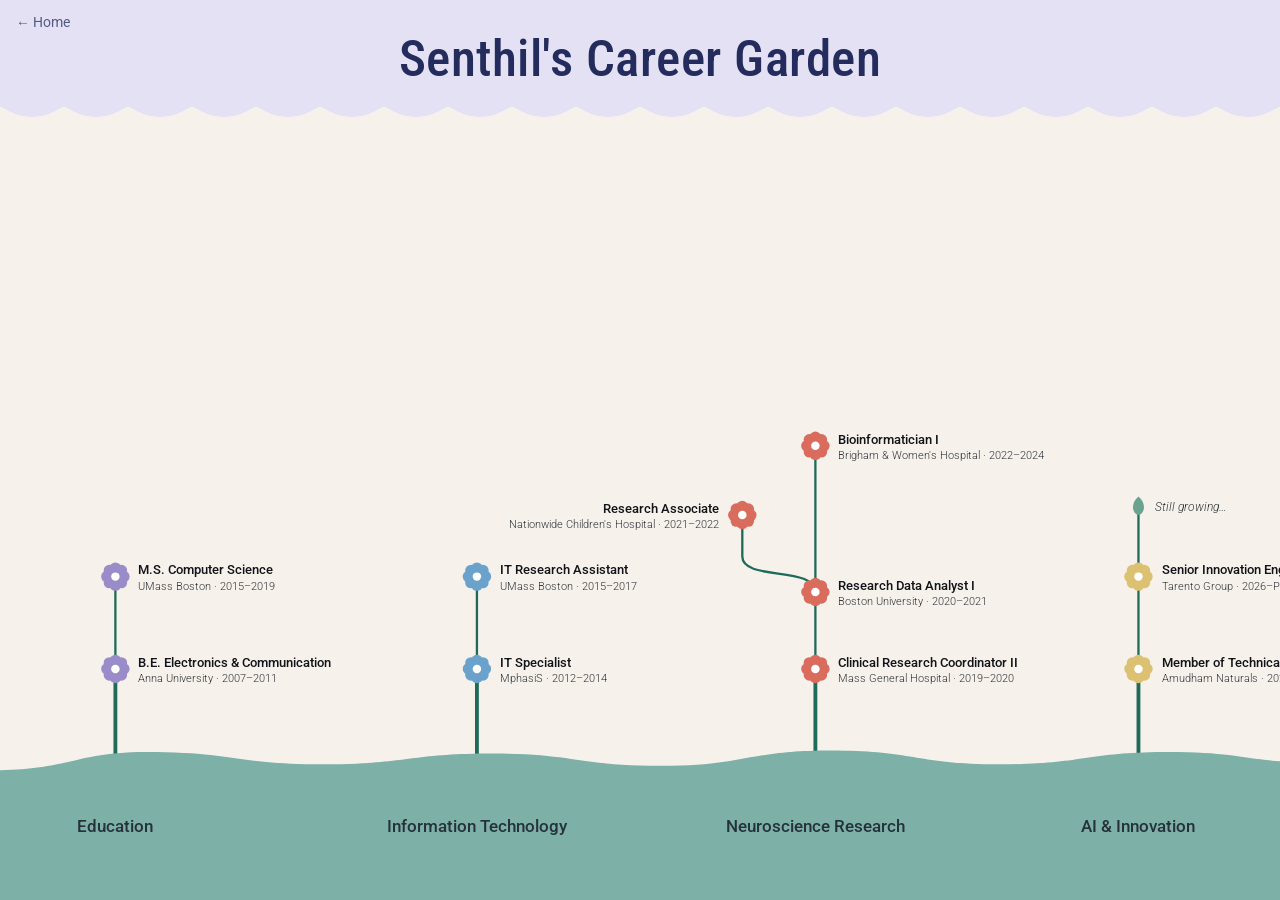
==== garden/index.html @ 7c93e6a5 "Add career garden page and garden terminal command Draws the 2007-to-present career timeline as an S" ====
<!doctype html>
<html lang="en">
  <head>
    <meta charset="UTF-8" />
    <meta name="viewport" content="width=device-width, initial-scale=1.0" />
    <title>Senthil's Career Garden</title>
    <meta
      name="description"
      content="Senthil Palanivelu's career from 2007 to today, drawn as a garden: each plant is a chapter, each flower a degree or role."
    />
    <link rel="icon" href="../images/sp.png" />
    <link rel="preconnect" href="https://fonts.googleapis.com" />
    <link rel="preconnect" href="https://fonts.gstatic.com" crossorigin />
    <link
      href="https://fonts.googleapis.com/css2?family=Roboto+Condensed:wght@500;600&family=Roboto:wght@300;400;500;700&display=swap"
      rel="stylesheet"
    />
    <script>
      // Follow the theme chosen on the main site.
      (function () {
        try {
          if (localStorage.getItem("theme") === "dark") {
            document.documentElement.setAttribute("data-theme", "dark");
          } else if (localStorage.getItem("theme") === "light") {
            document.documentElement.setAttribute("data-theme", "light");
          }
        } catch (e) {}
      })();
    </script>
    <style>
      :root {
        --sky: #f7f1ec;
        --cloud: #e3e1f3;
        --title: #232c5c;
        --stem: #1f6b5a;
        --ground: #7db1a7;
        --ground-text: #26323a;
        --label: #111418;
        --label-sub: #2f3439;
        --flower-eye: #ffffff;
        --bud: #6aa38f;
        --tip-bg: #ffffff;
        --tip-text: #1d2328;
        --tip-border: rgba(0, 0, 0, 0.08);
        --link: #232c5c;
      }
      :root[data-theme="dark"] {
        --sky: #14171c;
        --cloud: #262a44;
        --title: #d9dcf7;
        --stem: #4fae96;
        --ground: #2f5c55;
        --ground-text: #e6efec;
        --label: #f1f3f5;
        --label-sub: #b9c0c7;
        --flower-eye: #14171c;
        --bud: #5d9c86;
        --tip-bg: #1f242b;
        --tip-text: #e8ecef;
        --tip-border: rgba(255, 255, 255, 0.1);
        --link: #d9dcf7;
      }
      @media (prefers-color-scheme: dark) {
        :root:not([data-theme="light"]) {
          --sky: #14171c;
          --cloud: #262a44;
          --title: #d9dcf7;
          --stem: #4fae96;
          --ground: #2f5c55;
          --ground-text: #e6efec;
          --label: #f1f3f5;
          --label-sub: #b9c0c7;
          --flower-eye: #14171c;
          --bud: #5d9c86;
          --tip-bg: #1f242b;
          --tip-text: #e8ecef;
          --tip-border: rgba(255, 255, 255, 0.1);
          --link: #d9dcf7;
        }
      }

      * {
        box-sizing: border-box;
      }
      html,
      body {
        margin: 0;
        padding: 0;
      }
      body {
        overflow-x: hidden;
        background: var(--sky);
        color: var(--label);
        font-family: "Roboto", -apple-system, BlinkMacSystemFont, "Segoe UI", sans-serif;
        min-height: 100vh;
        display: flex;
        flex-direction: column;
      }

      /* ---------- Cloud header ---------- */
      .sky-header {
        position: relative;
        background: var(--cloud);
        padding: 28px 16px 18px;
        text-align: center;
      }
      .sky-header h1 {
        margin: 0;
        font-family: "Roboto Condensed", "Arial Narrow", sans-serif;
        font-weight: 500;
        font-size: clamp(2rem, 5vw, 3.2rem);
        color: var(--title);
        letter-spacing: 0.01em;
      }
      .scallop {
        display: block;
        width: 100%;
        height: 22px;
        position: absolute;
        left: 0;
        bottom: -21px;
      }
      .scallop path {
        fill: var(--cloud);
      }
      .back-link {
        position: absolute;
        top: 14px;
        left: 16px;
        color: var(--link);
        text-decoration: none;
        font-size: 0.85rem;
        opacity: 0.75;
      }
      .back-link:hover,
      .back-link:focus-visible {
        opacity: 1;
        text-decoration: underline;
      }

      /* ---------- Garden ---------- */
      main {
        flex: 1;
        display: flex;
        flex-direction: column;
        justify-content: flex-end;
        padding-top: 30px;
        min-width: 0;
        max-width: 100vw;
      }
      .garden-scroll {
        width: 100%;
        overflow-x: auto;
        overflow-y: hidden;
        -webkit-overflow-scrolling: touch;
      }
      #garden {
        display: block;
        width: 100%;
        min-width: 1400px;
        height: auto;
      }
      .scroll-hint {
        display: none;
        text-align: center;
        font-size: 0.8rem;
        color: var(--label-sub);
        margin: 0 16px 8px;
      }
      @media (max-width: 1100px) {
        .scroll-hint {
          display: block;
        }
      }

      .stem {
        fill: none;
        stroke: var(--stem);
        stroke-width: 3;
        stroke-linecap: round;
      }
      .stem.trunk {
        stroke-width: 5;
        stroke-linecap: butt;
      }
      .ground {
        fill: var(--ground);
      }
      .bed-name {
        font-family: "Roboto", sans-serif;
        font-weight: 500;
        font-size: 22px;
        fill: var(--ground-text);
      }
      .node-title {
        font-weight: 500;
        font-size: 17px;
        fill: var(--label);
      }
      .node-sub {
        font-weight: 300;
        font-size: 14.5px;
        fill: var(--label-sub);
      }
      .bud-label {
        font-style: italic;
        font-weight: 300;
        font-size: 15px;
        fill: var(--label-sub);
      }
      .flower-eye {
        fill: var(--flower-eye);
      }
      .bud {
        fill: var(--bud);
      }

      .node {
        cursor: pointer;
        outline: none;
      }
      .node .bloom {
        transform-box: fill-box;
        transform-origin: center;
        transition: transform 0.25s ease;
      }
      .node:hover .bloom,
      .node:focus-visible .bloom,
      .node.active .bloom {
        transform: scale(1.18) rotate(22deg);
      }
      .node:focus-visible .focus-ring {
        stroke: var(--title);
        stroke-width: 2;
        stroke-dasharray: 4 3;
        fill: none;
      }

      /* Growth animation: stems draw, flowers bloom in date order. */
      .grow .stem {
        stroke-dasharray: var(--len);
        stroke-dashoffset: var(--len);
        animation: draw 0.6s ease-out forwards;
        animation-delay: var(--delay);
      }
      .grow .bloom-wrap {
        transform-box: fill-box;
        transform-origin: center;
        transform: scale(0);
        animation: bloom 0.5s cubic-bezier(0.34, 1.56, 0.64, 1) forwards;
        animation-delay: var(--delay);
      }
      .grow .label {
        opacity: 0;
        animation: fade 0.5s ease forwards;
        animation-delay: var(--delay);
      }
      @keyframes draw {
        to {
          stroke-dashoffset: 0;
        }
      }
      @keyframes bloom {
        to {
          transform: scale(1);
        }
      }
      @keyframes fade {
        to {
          opacity: 1;
        }
      }
      @media (prefers-reduced-motion: reduce) {
        .grow .stem,
        .grow .bloom-wrap,
        .grow .label {
          animation: none;
          stroke-dashoffset: 0;
          transform: none;
          opacity: 1;
        }
        .node .bloom {
          transition: none;
        }
      }

      /* ---------- Tooltip ---------- */
      .tip {
        position: fixed;
        z-index: 10;
        pointer-events: none;
        max-width: 260px;
        background: var(--tip-bg);
        color: var(--tip-text);
        border: 1px solid var(--tip-border);
        border-radius: 10px;
        padding: 10px 12px;
        font-size: 0.85rem;
        line-height: 1.4;
        box-shadow: 0 8px 24px rgba(0, 0, 0, 0.15);
        opacity: 0;
        transform: translateY(4px);
        transition:
          opacity 0.15s ease,
          transform 0.15s ease;
      }
      .tip.show {
        opacity: 1;
        transform: translateY(0);
      }
      .tip strong {
        display: block;
        font-weight: 500;
        margin-bottom: 2px;
      }
      .tip .muted {
        opacity: 0.75;
      }
    </style>
  </head>
  <body>
    <header class="sky-header">
      <a class="back-link" href="../">&larr; Home</a>
      <h1>Senthil's Career Garden</h1>
      <svg class="scallop" viewBox="0 0 1200 22" preserveAspectRatio="none" aria-hidden="true">
        <path id="scallop-path" d="" />
      </svg>
    </header>

    <main>
      <p class="scroll-hint">Swipe sideways to walk through the garden &rarr;</p>
      <div class="garden-scroll">
        <svg
          id="garden"
          viewBox="0 120 1820 660"
          role="img"
          aria-labelledby="garden-title garden-desc"
        >
          <title id="garden-title">Senthil's Career Garden</title>
          <desc id="garden-desc">
            Four plants growing from a shared bed of ground. Education, 2007 to 2019:
            B.E. in Electronics and Communication at Anna University, then M.S. in
            Computer Science at UMass Boston. Information Technology, 2012 to 2017: IT
            Specialist at MphasiS, then IT Research Assistant at UMass Boston. Neuroscience
            Research, 2019 to 2024: Clinical
            Research Coordinator II at Mass General Hospital, Research Data Analyst I at
            Boston University, branching to Research Associate in Research Math at
            Nationwide Children's Hospital and Bioinformatician I at Brigham and
            Women's Hospital. AI and Innovation, 2025 to present: Member of Technical
            Staff at Amudham Naturals, then Senior Innovation Engineer at Tarento Group.
          </desc>
          <g id="stems"></g>
          <path id="ground" class="ground" d="" />
          <g id="beds"></g>
          <g id="nodes"></g>
        </svg>
      </div>
    </main>

    <div class="tip" id="tip" role="status" aria-live="polite"></div>

    <script>
      (function () {
        const GROUND_Y = 600;
        const NS = "http://www.w3.org/2000/svg";

        // y = height above the ground. x = offset from the plant's base.
        // side: which side of the flower the label sits on.
        const PLANTS = [
          {
            name: "Education",
            color: "#9a8cc8",
            baseX: 150,
            labelX: 150,
            nodes: [
              {
                id: "be",
                x: 0,
                y: 120,
                title: "B.E. Electronics & Communication",
                org: "Anna University",
                dates: "Sep 2007 – Sep 2011",
                short: "2007–2011",
                loc: "India",
                start: 2007.7,
              },
              {
                id: "ms",
                parent: "be",
                x: 0,
                y: 240,
                title: "M.S. Computer Science",
                org: "University of Massachusetts Boston",
                orgShort: "UMass Boston",
                dates: "Jan 2015 – Jan 2019",
                short: "2015–2019",
                loc: "Boston, USA",
                start: 2015.0,
              },
            ],
          },
          {
            name: "Information Technology",
            color: "#6aa2cc",
            baseX: 620,
            labelX: 620,
            nodes: [
              {
                id: "mphasis",
                x: 0,
                y: 120,
                title: "IT Specialist",
                org: "MphasiS",
                dates: "Oct 2012 – Feb 2014",
                short: "2012–2014",
                loc: "Pune, India",
                start: 2012.8,
              },
              {
                id: "itasst",
                parent: "mphasis",
                x: 0,
                y: 240,
                title: "IT Research Assistant",
                org: "University of Massachusetts Boston",
                orgShort: "UMass Boston",
                dates: "2015 – 2017",
                short: "2015–2017",
                loc: "Boston, USA",
                start: 2015.5,
              },
            ],
          },
          {
            name: "Neuroscience Research",
            color: "#d96c5d",
            baseX: 1060,
            labelX: 1060,
            nodes: [
              {
                id: "mgh",
                x: 0,
                y: 120,
                title: "Clinical Research Coordinator II",
                org: "Mass General Hospital",
                dates: "Jan 2019 – Mar 2020",
                short: "2019–2020",
                loc: "Boston, USA",
                start: 2019.0,
              },
              {
                id: "bu",
                parent: "mgh",
                x: 0,
                y: 220,
                title: "Research Data Analyst I",
                org: "Boston University",
                dates: "Apr 2020 – Aug 2021",
                short: "2020–2021",
                loc: "Boston, USA",
                start: 2020.3,
              },
              {
                id: "nch",
                parent: "bu",
                x: -95,
                y: 320,
                side: "left",
                title: "Research Associate",
                org: "Nationwide Children's Hospital",
                role: "Research Math",
                dates: "Sep 2021 – Jul 2022",
                short: "2021–2022",
                loc: "Columbus, USA",
                start: 2021.7,
              },
              {
                id: "bwh",
                parent: "bu",
                x: 0,
                y: 410,
                title: "Bioinformatician I",
                org: "Brigham & Women's Hospital",
                dates: "Sep 2022 – Dec 2024",
                short: "2022–2024",
                loc: "Boston, USA",
                start: 2022.7,
              },
            ],
          },
          {
            name: "AI & Innovation",
            color: "#dcc173",
            baseX: 1480,
            labelX: 1480,
            nodes: [
              {
                id: "amudham",
                x: 0,
                y: 120,
                title: "Member of Technical Staff",
                org: "Amudham Naturals",
                dates: "Jul 2025 – Apr 2026",
                short: "2025–2026",
                loc: "Chennai, India",
                start: 2025.5,
              },
              {
                id: "tarento",
                parent: "amudham",
                x: 0,
                y: 240,
                title: "Senior Innovation Engineer",
                org: "Tarento Group",
                dates: "Apr 2026 – Present",
                short: "2026–Present",
                loc: "Bengaluru, India",
                start: 2026.3,
              },
              {
                id: "next",
                parent: "tarento",
                x: 0,
                y: 330,
                bud: true,
                title: "Still growing…",
                start: 2026.9,
              },
            ],
          },
        ];

        const svg = document.getElementById("garden");
        const stemsG = document.getElementById("stems");
        const nodesG = document.getElementById("nodes");
        const bedsG = document.getElementById("beds");
        const tip = document.getElementById("tip");

        const el = (tag, attrs, parent) => {
          const n = document.createElementNS(NS, tag);
          for (const k in attrs) n.setAttribute(k, attrs[k]);
          if (parent) parent.appendChild(n);
          return n;
        };

        // ----- Scalloped cloud edge under the header -----
        (function () {
          let d = "M0,0 ";
          const w = 1200;
          const bump = 60;
          for (let x = 0; x < w; x += bump) {
            d += `Q${x + bump / 2},${22} ${x + bump},0 `;
          }
          d += `L${w},0 Z`;
          document.getElementById("scallop-path").setAttribute("d", d);
        })();

        // ----- Rolling ground -----
        (function () {
          const left = -20;
          const right = 1840;
          const bottom = 800;
          // Hand-tuned hills so the bed reads as a gentle, uneven lawn.
          const crests = [
            [0, 612],
            [190, 588],
            [420, 604],
            [640, 590],
            [860, 606],
            [1080, 586],
            [1300, 604],
            [1520, 588],
            [1720, 602],
            [1840, 596],
          ];
          let d = `M${left},${bottom} L${left},${crests[0][1]} `;
          for (let i = 0; i < crests.length - 1; i++) {
            const [x0, y0] = crests[i];
            const [x1, y1] = crests[i + 1];
            const mx = (x0 + x1) / 2;
            d += `C${mx},${y0} ${mx},${y1} ${x1},${y1} `;
          }
          d += `L${right},${bottom} Z`;
          document.getElementById("ground").setAttribute("d", d);
        })();

        // ----- Flower shape (eight round petals around a ring) -----
        function drawFlower(parent, cx, cy, color) {
          const wrap = el("g", { class: "bloom-wrap" }, parent);
          const bloom = el("g", { class: "bloom" }, wrap);
          const petals = 8;
          for (let i = 0; i < petals; i++) {
            const a = (i / petals) * Math.PI * 2;
            el(
              "circle",
              {
                cx: cx + Math.cos(a) * 11,
                cy: cy + Math.sin(a) * 11,
                r: 7.5,
                fill: color,
              },
              bloom,
            );
          }
          el("circle", { cx, cy, r: 13, fill: color }, bloom);
          el("circle", { cx, cy, r: 5.5, class: "flower-eye" }, bloom);
          el("circle", { cx, cy, r: 25, class: "focus-ring", fill: "none" }, wrap);
          return wrap;
        }

        function drawBud(parent, cx, cy) {
          const wrap = el("g", { class: "bloom-wrap" }, parent);
          const bloom = el("g", { class: "bloom" }, wrap);
          el(
            "path",
            {
              class: "bud",
              d: `M${cx},${cy - 14} C${cx + 10},${cy - 6} ${cx + 9},${cy + 8} ${cx},${cy + 10} C${cx - 9},${cy + 8} ${cx - 10},${cy - 6} ${cx},${cy - 14} Z`,
            },
            bloom,
          );
          return wrap;
        }

        // Stem from a child flower down to its parent: drop straight,
        // then swing sideways into the parent like a branching stalk.
        function stemPath(cx, cy, px, py) {
          if (cx === px) return `M${px},${py} L${cx},${cy}`;
          const turn = py - 46;
          return `M${px},${py} C${px},${py - 34} ${cx},${py - 14} ${cx},${turn} L${cx},${cy}`;
        }

        // ----- Build everything, then order the animation by date -----
        const events = []; // { start, stem, node }

        PLANTS.forEach((plant) => {
          const byId = {};
          plant.nodes.forEach((n) => {
            n.cx = plant.baseX + n.x;
            n.cy = GROUND_Y - n.y;
            byId[n.id] = n;
          });

          plant.nodes.forEach((n) => {
            let d;
            let trunk = false;
            if (n.parent) {
              const p = byId[n.parent];
              d = stemPath(n.cx, n.cy, p.cx, p.cy);
            } else {
              d = `M${n.cx},${GROUND_Y + 14} L${n.cx},${n.cy}`;
              trunk = true;
            }
            const stem = el("path", { d, class: trunk ? "stem trunk" : "stem" }, stemsG);

            const g = el("g", { class: "node" }, nodesG);
            if (n.bud) {
              drawBud(g, n.cx, n.cy);
              const t = el(
                "text",
                { x: n.cx + 22, y: n.cy + 5, class: "label bud-label" },
                g,
              );
              t.textContent = n.title;
              g.setAttribute("aria-hidden", "true");
              g.style.cursor = "default";
            } else {
              drawFlower(g, n.cx, n.cy, plant.color);
              const left = n.side === "left";
              const tx = left ? n.cx - 30 : n.cx + 30;
              const anchor = left ? "end" : "start";
              const label = el("g", { class: "label" }, g);
              const title = el(
                "text",
                { x: tx, y: n.cy - 3, "text-anchor": anchor, class: "node-title" },
                label,
              );
              title.textContent = n.title;
              const sub = el(
                "text",
                { x: tx, y: n.cy + 17, "text-anchor": anchor, class: "node-sub" },
                label,
              );
              sub.textContent = `${n.orgShort || n.org} · ${n.short}`;

              g.setAttribute("tabindex", "0");
              g.setAttribute("role", "button");
              g.setAttribute(
                "aria-label",
                `${n.title}${n.role ? ", " + n.role : ""}, ${n.org}, ${n.loc}, ${n.dates}`,
              );
              g.dataset.title = n.title + (n.role ? " – " + n.role : "");
              g.dataset.org = n.org;
              g.dataset.loc = n.loc;
              g.dataset.dates = n.dates;
              g.dataset.plant = plant.name;
            }
            events.push({ start: n.start, stem, node: g });
          });

          const name = el(
            "text",
            {
              x: plant.labelX,
              y: GROUND_Y + 92,
              "text-anchor": "middle",
              class: "bed-name",
            },
            bedsG,
          );
          name.textContent = plant.name;
        });

        // Grow the garden in the order life happened: 2007 first, today last.
        events.sort((a, b) => a.start - b.start);
        const STEP = 320;
        events.forEach((ev, i) => {
          const len = Math.ceil(ev.stem.getTotalLength());
          ev.stem.style.setProperty("--len", len);
          ev.stem.style.setProperty("--delay", `${i * STEP}ms`);
          ev.node.style.setProperty("--delay", `${i * STEP + 420}ms`);
        });
        svg.classList.add("grow");

        // ----- Tooltip with location and full dates -----
        let active = null;
        function showTip(node) {
          if (!node.dataset.title) return;
          if (active) active.classList.remove("active");
          active = node;
          node.classList.add("active");
          tip.innerHTML = "";
          const strong = document.createElement("strong");
          strong.textContent = node.dataset.title;
          const org = document.createElement("div");
          org.textContent = node.dataset.org;
          const meta = document.createElement("div");
          meta.className = "muted";
          meta.textContent = `${node.dataset.dates} · ${node.dataset.loc}`;
          tip.append(strong, org, meta);

          const r = node.querySelector(".bloom").getBoundingClientRect();
          const tw = 260;
          let x = r.left + r.width / 2 - tw / 2;
          x = Math.max(12, Math.min(window.innerWidth - tw - 12, x));
          let y = r.top - 12;
          tip.style.left = `${x}px`;
          tip.style.width = `${tw}px`;
          tip.classList.add("show");
          const th = tip.offsetHeight;
          y = y - th < 8 ? r.bottom + 12 : y - th;
          tip.style.top = `${y}px`;
        }
        function hideTip() {
          if (active) active.classList.remove("active");
          active = null;
          tip.classList.remove("show");
        }

        nodesG.querySelectorAll(".node[tabindex]").forEach((node) => {
          node.addEventListener("mouseenter", () => showTip(node));
          node.addEventListener("mouseleave", hideTip);
          node.addEventListener("focus", () => showTip(node));
          node.addEventListener("blur", hideTip);
          node.addEventListener("click", (e) => {
            e.stopPropagation();
            active === node ? hideTip() : showTip(node);
          });
        });
        document.addEventListener("click", hideTip);
        document.addEventListener("keydown", (e) => {
          if (e.key === "Escape") hideTip();
        });
        window.addEventListener("scroll", hideTip, { passive: true });
        document.querySelector(".garden-scroll").addEventListener("scroll", hideTip, {
          passive: true,
        });
      })();
    </script>
  </body>
</html>
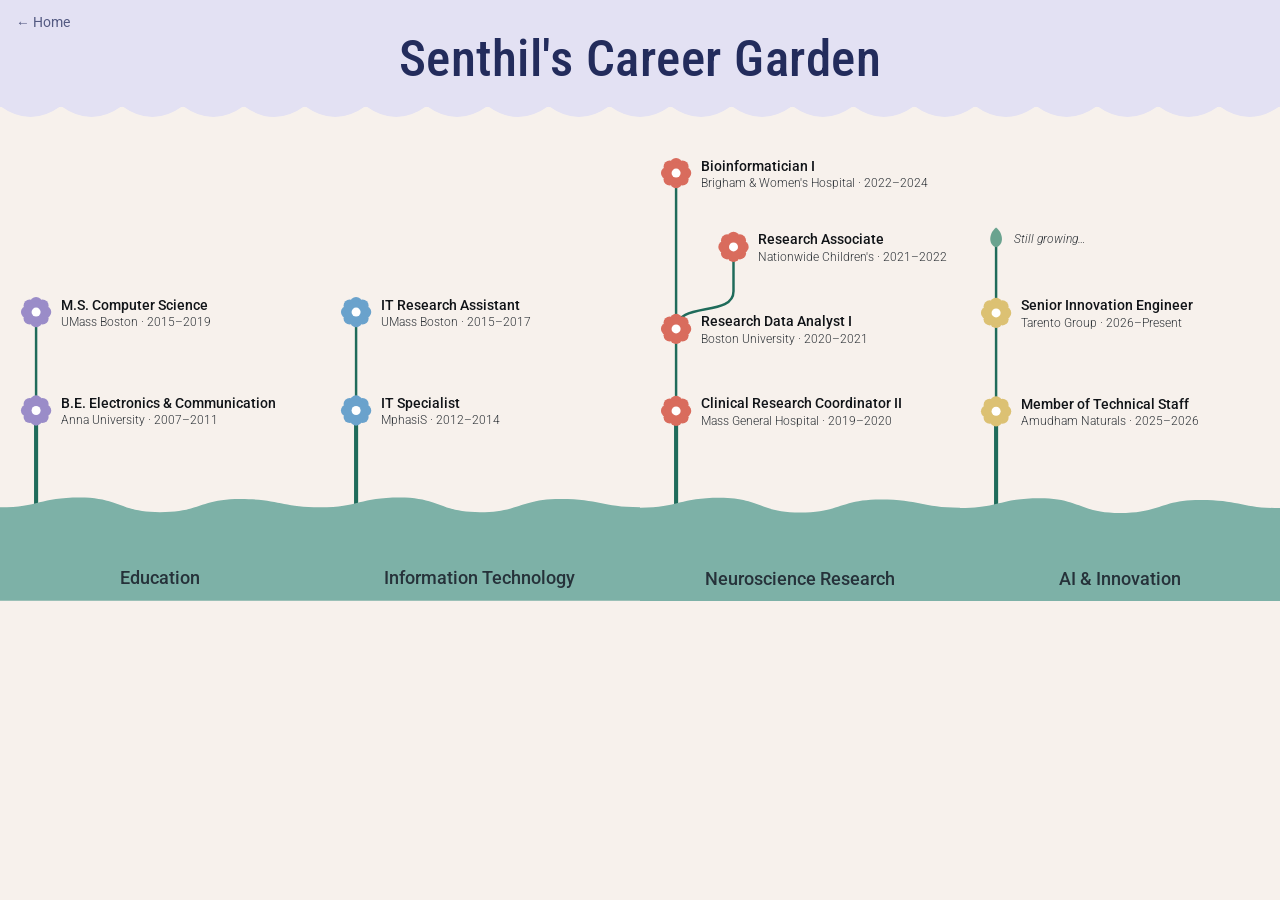
==== commit a7aa8869: "Make the career garden page responsive for tablets and phones Below 1400px the wide panorama becomes" ====
--- a/garden/index.html
+++ b/garden/index.html
@@ -148,28 +148,61 @@
         min-width: 0;
         max-width: 100vw;
       }
-      .garden-scroll {
-        width: 100%;
-        overflow-x: auto;
-        overflow-y: hidden;
-        -webkit-overflow-scrolling: touch;
-      }
-      #garden {
+      .sr-only {
+        position: absolute;
+        width: 1px;
+        height: 1px;
+        overflow: hidden;
+        clip: rect(0 0 0 0);
+        white-space: nowrap;
+      }
+      .garden-wide {
         display: block;
         width: 100%;
-        min-width: 1400px;
         height: auto;
       }
-      .scroll-hint {
-        display: none;
-        text-align: center;
-        font-size: 0.8rem;
-        color: var(--label-sub);
-        margin: 0 16px 8px;
-      }
-      @media (max-width: 1100px) {
-        .scroll-hint {
-          display: block;
+      /* Below 1400px each plant gets its own card. The cards share one
+         scale and their lawns meet edge to edge, so a row still reads
+         as one garden. */
+      .garden-grid {
+        display: grid;
+        grid-template-columns: 1fr;
+        column-gap: 0;
+        row-gap: 28px;
+        align-items: end;
+      }
+      @media (min-width: 640px) {
+        .garden-grid {
+          grid-template-columns: repeat(2, 1fr);
+        }
+      }
+      @media (min-width: 1100px) {
+        .garden-grid {
+          grid-template-columns: repeat(4, 1fr);
+        }
+      }
+      .garden-card {
+        min-width: 0;
+      }
+      /* Cards start under the header instead of sinking to the bottom of a
+         tall portrait screen. */
+      @media (max-width: 1399px) {
+        main {
+          justify-content: flex-start;
+          padding-bottom: 24px;
+        }
+      }
+      .garden-card svg {
+        display: block;
+        width: 100%;
+        height: auto;
+      }
+      @media (max-width: 639px) {
+        .sky-header {
+          padding: 44px 16px 16px;
+        }
+        main {
+          padding-top: 36px;
         }
       }
 
@@ -224,16 +257,26 @@
         transform-origin: center;
         transition: transform 0.25s ease;
       }
-      .node:hover .bloom,
+      .node {
+        -webkit-tap-highlight-color: transparent;
+      }
+      @media (hover: hover) {
+        .node:hover .bloom {
+          transform: scale(1.18) rotate(22deg);
+        }
+      }
       .node:focus-visible .bloom,
       .node.active .bloom {
         transform: scale(1.18) rotate(22deg);
+      }
+      /* Transparent fill makes the whole ring a tap target, not just the petals. */
+      .focus-ring {
+        fill: transparent;
       }
       .node:focus-visible .focus-ring {
         stroke: var(--title);
         stroke-width: 2;
         stroke-dasharray: 4 3;
-        fill: none;
       }
 
       /* Growth animation: stems draw, flowers bloom in date order. */
@@ -254,6 +297,12 @@
         opacity: 0;
         animation: fade 0.5s ease forwards;
         animation-delay: var(--delay);
+      }
+      /* Cards wait until they scroll into view before growing. */
+      .grow:not(.in-view) .stem,
+      .grow:not(.in-view) .bloom-wrap,
+      .grow:not(.in-view) .label {
+        animation-play-state: paused;
       }
       @keyframes draw {
         to {
@@ -289,7 +338,7 @@
         position: fixed;
         z-index: 10;
         pointer-events: none;
-        max-width: 260px;
+        max-width: calc(100vw - 24px);
         background: var(--tip-bg);
         color: var(--tip-text);
         border: 1px solid var(--tip-border);
@@ -328,33 +377,25 @@
     </header>
 
     <main>
-      <p class="scroll-hint">Swipe sideways to walk through the garden &rarr;</p>
-      <div class="garden-scroll">
-        <svg
-          id="garden"
-          viewBox="0 120 1820 660"
-          role="img"
-          aria-labelledby="garden-title garden-desc"
-        >
-          <title id="garden-title">Senthil's Career Garden</title>
-          <desc id="garden-desc">
-            Four plants growing from a shared bed of ground. Education, 2007 to 2019:
-            B.E. in Electronics and Communication at Anna University, then M.S. in
-            Computer Science at UMass Boston. Information Technology, 2012 to 2017: IT
-            Specialist at MphasiS, then IT Research Assistant at UMass Boston. Neuroscience
-            Research, 2019 to 2024: Clinical
-            Research Coordinator II at Mass General Hospital, Research Data Analyst I at
-            Boston University, branching to Research Associate in Research Math at
-            Nationwide Children's Hospital and Bioinformatician I at Brigham and
-            Women's Hospital. AI and Innovation, 2025 to present: Member of Technical
-            Staff at Amudham Naturals, then Senior Innovation Engineer at Tarento Group.
-          </desc>
-          <g id="stems"></g>
-          <path id="ground" class="ground" d="" />
-          <g id="beds"></g>
-          <g id="nodes"></g>
-        </svg>
-      </div>
+      <div
+        id="garden-root"
+        role="group"
+        aria-labelledby="garden-title"
+        aria-describedby="garden-desc"
+      ></div>
+      <h2 id="garden-title" class="sr-only">Senthil's Career Garden</h2>
+      <p id="garden-desc" class="sr-only">
+        Four plants growing from a shared bed of ground. Education, 2007 to 2019:
+        B.E. in Electronics and Communication at Anna University, then M.S. in
+        Computer Science at UMass Boston. Information Technology, 2012 to 2017: IT
+        Specialist at MphasiS, then IT Research Assistant at UMass Boston. Neuroscience
+        Research, 2019 to 2024: Clinical Research Coordinator II at Mass General
+        Hospital, Research Data Analyst I at Boston University, branching to Research
+        Associate in Research Math at Nationwide Children's Hospital and
+        Bioinformatician I at Brigham and Women's Hospital. AI and Innovation, 2025 to
+        present: Member of Technical Staff at Amudham Naturals, then Senior Innovation
+        Engineer at Tarento Group.
+      </p>
     </main>
 
     <div class="tip" id="tip" role="status" aria-live="polite"></div>
@@ -466,6 +507,7 @@
                 x: -95,
                 y: 320,
                 side: "left",
+                compact: { x: 70, side: "right", orgShort: "Nationwide Children's" },
                 title: "Research Associate",
                 org: "Nationwide Children's Hospital",
                 role: "Research Math",
@@ -530,11 +572,10 @@
           },
         ];
 
-        const svg = document.getElementById("garden");
-        const stemsG = document.getElementById("stems");
-        const nodesG = document.getElementById("nodes");
-        const bedsG = document.getElementById("beds");
+        const root = document.getElementById("garden-root");
         const tip = document.getElementById("tip");
+        const WIDE = window.matchMedia("(min-width: 1400px)");
+        const STEP = 320;
 
         const el = (tag, attrs, parent) => {
           const n = document.createElementNS(NS, tag);
@@ -544,35 +585,24 @@
         };
 
         // ----- Scalloped cloud edge under the header -----
-        (function () {
+        // Bumps stay about 60px wide whatever the screen width.
+        function drawScallop() {
+          const w = Math.max(320, document.documentElement.clientWidth);
+          const count = Math.max(4, Math.round(w / 60));
+          const bump = w / count;
           let d = "M0,0 ";
-          const w = 1200;
-          const bump = 60;
-          for (let x = 0; x < w; x += bump) {
-            d += `Q${x + bump / 2},${22} ${x + bump},0 `;
+          for (let i = 0; i < count; i++) {
+            const x = i * bump;
+            d += `Q${x + bump / 2},22 ${x + bump},0 `;
           }
           d += `L${w},0 Z`;
+          const svg = document.querySelector(".scallop");
+          svg.setAttribute("viewBox", `0 0 ${w} 22`);
           document.getElementById("scallop-path").setAttribute("d", d);
-        })();
+        }
 
         // ----- Rolling ground -----
-        (function () {
-          const left = -20;
-          const right = 1840;
-          const bottom = 800;
-          // Hand-tuned hills so the bed reads as a gentle, uneven lawn.
-          const crests = [
-            [0, 612],
-            [190, 588],
-            [420, 604],
-            [640, 590],
-            [860, 606],
-            [1080, 586],
-            [1300, 604],
-            [1520, 588],
-            [1720, 602],
-            [1840, 596],
-          ];
+        function groundPath(crests, left, right, bottom) {
           let d = `M${left},${bottom} L${left},${crests[0][1]} `;
           for (let i = 0; i < crests.length - 1; i++) {
             const [x0, y0] = crests[i];
@@ -580,9 +610,33 @@
             const mx = (x0 + x1) / 2;
             d += `C${mx},${y0} ${mx},${y1} ${x1},${y1} `;
           }
-          d += `L${right},${bottom} Z`;
-          document.getElementById("ground").setAttribute("d", d);
-        })();
+          return d + `L${right},${bottom} Z`;
+        }
+        // Hand-tuned hills so the panorama's bed reads as a gentle, uneven lawn.
+        const WIDE_CRESTS = [
+          [-20, 612],
+          [190, 588],
+          [420, 604],
+          [640, 590],
+          [860, 606],
+          [1080, 586],
+          [1300, 604],
+          [1520, 588],
+          [1720, 602],
+          [1840, 596],
+        ];
+        // A card's lawn starts and ends at the same height, so neighbouring
+        // cards join without a step.
+        function cardCrests(left, right) {
+          const rise = [0, -12, 6, -10, 4, -13, 5, -8];
+          const n = Math.max(3, Math.round((right - left) / 110));
+          const pts = [];
+          for (let i = 0; i <= n; i++) {
+            const y = i === 0 || i === n ? 598 : 598 + rise[i % rise.length];
+            pts.push([left + ((right - left) * i) / n, y]);
+          }
+          return pts;
+        }
 
         // ----- Flower shape (eight round petals around a ring) -----
         function drawFlower(parent, cx, cy, color) {
@@ -604,7 +658,7 @@
           }
           el("circle", { cx, cy, r: 13, fill: color }, bloom);
           el("circle", { cx, cy, r: 5.5, class: "flower-eye" }, bloom);
-          el("circle", { cx, cy, r: 25, class: "focus-ring", fill: "none" }, wrap);
+          el("circle", { cx, cy, r: 25, class: "focus-ring" }, wrap);
           return wrap;
         }
 
@@ -630,18 +684,24 @@
           return `M${px},${py} C${px},${py - 34} ${cx},${py - 14} ${cx},${turn} L${cx},${cy}`;
         }
 
-        // ----- Build everything, then order the animation by date -----
-        const events = []; // { start, stem, node }
-
-        PLANTS.forEach((plant) => {
+        // ----- Draw one plant into the given layers -----
+        // Returns its growth events and the flowers' positions for fitting.
+        function drawPlant(plant, baseX, compact, stemsG, nodesG) {
+          const events = [];
+          const points = [];
           const byId = {};
-          plant.nodes.forEach((n) => {
-            n.cx = plant.baseX + n.x;
-            n.cy = GROUND_Y - n.y;
+          const nodes = plant.nodes.map((src) => {
+            const o = compact && src.compact ? src.compact : {};
+            const n = Object.assign({}, src, o, {
+              cx: baseX + (o.x !== undefined ? o.x : src.x),
+              cy: GROUND_Y - src.y,
+              side: o.side || src.side,
+            });
             byId[n.id] = n;
+            return n;
           });
 
-          plant.nodes.forEach((n) => {
+          nodes.forEach((n) => {
             let d;
             let trunk = false;
             if (n.parent) {
@@ -652,6 +712,7 @@
               trunk = true;
             }
             const stem = el("path", { d, class: trunk ? "stem trunk" : "stem" }, stemsG);
+            points.push([n.cx, n.cy]);
 
             const g = el("g", { class: "node" }, nodesG);
             if (n.bud) {
@@ -697,37 +758,154 @@
             }
             events.push({ start: n.start, stem, node: g });
           });
-
-          const name = el(
-            "text",
-            {
-              x: plant.labelX,
-              y: GROUND_Y + 92,
-              "text-anchor": "middle",
-              class: "bed-name",
+          return { events, points };
+        }
+
+        // Grow in the order life happened: earliest first.
+        function scheduleGrowth(events) {
+          events.sort((a, b) => a.start - b.start);
+          events.forEach((ev, i) => {
+            const len = Math.ceil(ev.stem.getTotalLength());
+            ev.stem.style.setProperty("--len", len);
+            ev.stem.style.setProperty("--delay", `${i * STEP}ms`);
+            ev.node.style.setProperty("--delay", `${i * STEP + 420}ms`);
+          });
+        }
+
+        function layers(svg) {
+          return {
+            stemsG: el("g", {}, svg),
+            ground: el("path", { class: "ground" }, svg),
+            bedsG: el("g", {}, svg),
+            nodesG: el("g", {}, svg),
+          };
+        }
+
+        // ----- Wide screens: one panorama, all four plants side by side -----
+        function renderWide(animate) {
+          root.className = "";
+          const svg = el("svg", { class: "garden-wide", viewBox: "0 120 1820 660" }, root);
+          const L = layers(svg);
+          L.ground.setAttribute("d", groundPath(WIDE_CRESTS, -20, 1840, 800));
+          const events = [];
+          PLANTS.forEach((plant) => {
+            events.push(...drawPlant(plant, plant.baseX, false, L.stemsG, L.nodesG).events);
+            const name = el(
+              "text",
+              { x: plant.labelX, y: GROUND_Y + 92, "text-anchor": "middle", class: "bed-name" },
+              L.bedsG,
+            );
+            name.textContent = plant.name;
+          });
+          if (animate) {
+            scheduleGrowth(events);
+            svg.classList.add("grow", "in-view");
+          }
+        }
+
+        // ----- Tablets and phones: one card per plant, in a grid -----
+        let cards = [];
+        function renderCompact(animate) {
+          root.className = "garden-grid";
+          cards = PLANTS.map((plant) => {
+            const card = document.createElement("div");
+            card.className = "garden-card";
+            root.appendChild(card);
+            const svg = el("svg", { viewBox: "0 0 400 700" }, card);
+            const L = layers(svg);
+            const { events, points } = drawPlant(plant, 0, true, L.stemsG, L.nodesG);
+            const name = el(
+              "text",
+              { y: GROUND_Y + 92, "text-anchor": "middle", class: "bed-name" },
+              L.bedsG,
+            );
+            name.textContent = plant.name;
+            if (animate) {
+              scheduleGrowth(events);
+              svg.classList.add("grow");
+            }
+            return { card, svg, ground: L.ground, name, points, nodesG: L.nodesG };
+          });
+          fitCards();
+          if (animate) watchCards();
+        }
+
+        // Give every card the same width in SVG units, so all text renders at
+        // one size and lawns line up; each card is only as tall as its plant.
+        function fitCards() {
+          const PAD = 18;
+          let minX = Infinity;
+          let maxX = -Infinity;
+          cards.forEach((c) => {
+            c.top = Infinity;
+            c.points.forEach(([x, y]) => {
+              minX = Math.min(minX, x - 26);
+              maxX = Math.max(maxX, x + 26);
+              c.top = Math.min(c.top, y - 26);
+            });
+            c.nodesG.querySelectorAll("text").forEach((t) => {
+              const b = t.getBBox();
+              minX = Math.min(minX, b.x);
+              maxX = Math.max(maxX, b.x + b.width);
+              c.top = Math.min(c.top, b.y);
+            });
+          });
+          const left = minX - PAD;
+          const width = maxX - minX + PAD * 2;
+          const bottom = GROUND_Y + 112;
+          cards.forEach((c) => {
+            const top = c.top - PAD;
+            c.svg.setAttribute("viewBox", `${left} ${top} ${width} ${bottom - top}`);
+            c.ground.setAttribute(
+              "d",
+              groundPath(cardCrests(left - 1, left + width + 1), left - 1, left + width + 1, bottom),
+            );
+            c.name.setAttribute("x", left + width / 2);
+          });
+        }
+
+        let observer = null;
+        function watchCards() {
+          if (!("IntersectionObserver" in window)) {
+            cards.forEach((c) => c.svg.classList.add("in-view"));
+            return;
+          }
+          observer = new IntersectionObserver(
+            (entries) => {
+              entries.forEach((e) => {
+                if (!e.isIntersecting) return;
+                e.target.querySelector("svg").classList.add("in-view");
+                observer.unobserve(e.target);
+              });
             },
-            bedsG,
+            { threshold: 0.35 },
           );
-          name.textContent = plant.name;
-        });
-
-        // Grow the garden in the order life happened: 2007 first, today last.
-        events.sort((a, b) => a.start - b.start);
-        const STEP = 320;
-        events.forEach((ev, i) => {
-          const len = Math.ceil(ev.stem.getTotalLength());
-          ev.stem.style.setProperty("--len", len);
-          ev.stem.style.setProperty("--delay", `${i * STEP}ms`);
-          ev.node.style.setProperty("--delay", `${i * STEP + 420}ms`);
-        });
-        svg.classList.add("grow");
+          cards.forEach((c) => observer.observe(c.card));
+        }
+
+        // ----- Render, and re-render when crossing the wide breakpoint -----
+        let firstRender = true;
+        function render() {
+          hideTip();
+          if (observer) observer.disconnect();
+          observer = null;
+          cards = [];
+          root.innerHTML = "";
+          // Only the first render animates; a resize just redraws.
+          if (WIDE.matches) renderWide(firstRender);
+          else renderCompact(firstRender);
+          firstRender = false;
+          bindNodes();
+        }
 
         // ----- Tooltip with location and full dates -----
         let active = null;
+        let shownAt = 0;
         function showTip(node) {
           if (!node.dataset.title) return;
           if (active) active.classList.remove("active");
           active = node;
+          shownAt = Date.now();
           node.classList.add("active");
           tip.innerHTML = "";
           const strong = document.createElement("strong");
@@ -740,7 +918,7 @@
           tip.append(strong, org, meta);
 
           const r = node.querySelector(".bloom").getBoundingClientRect();
-          const tw = 260;
+          const tw = Math.min(260, window.innerWidth - 24);
           let x = r.left + r.width / 2 - tw / 2;
           x = Math.max(12, Math.min(window.innerWidth - tw - 12, x));
           let y = r.top - 12;
@@ -757,24 +935,50 @@
           tip.classList.remove("show");
         }
 
-        nodesG.querySelectorAll(".node[tabindex]").forEach((node) => {
-          node.addEventListener("mouseenter", () => showTip(node));
-          node.addEventListener("mouseleave", hideTip);
-          node.addEventListener("focus", () => showTip(node));
-          node.addEventListener("blur", hideTip);
-          node.addEventListener("click", (e) => {
-            e.stopPropagation();
-            active === node ? hideTip() : showTip(node);
+        function bindNodes() {
+          root.querySelectorAll(".node[tabindex]").forEach((node) => {
+            // Hover only for real mice; a tap fires its own click below.
+            node.addEventListener("pointerenter", (e) => {
+              if (e.pointerType === "mouse") showTip(node);
+            });
+            node.addEventListener("pointerleave", (e) => {
+              if (e.pointerType === "mouse") hideTip();
+            });
+            node.addEventListener("focus", () => showTip(node));
+            node.addEventListener("blur", hideTip);
+            node.addEventListener("click", (e) => {
+              e.stopPropagation();
+              // A tap focuses the flower (showing the tip) just before the
+              // click, so only treat it as "close" if the tip was already up.
+              if (active === node && Date.now() - shownAt > 400) hideTip();
+              else showTip(node);
+            });
           });
-        });
+        }
+
         document.addEventListener("click", hideTip);
         document.addEventListener("keydown", (e) => {
           if (e.key === "Escape") hideTip();
         });
         window.addEventListener("scroll", hideTip, { passive: true });
-        document.querySelector(".garden-scroll").addEventListener("scroll", hideTip, {
-          passive: true,
+
+        let resizeTimer = 0;
+        window.addEventListener("resize", () => {
+          hideTip();
+          clearTimeout(resizeTimer);
+          resizeTimer = setTimeout(drawScallop, 100);
         });
+        if (WIDE.addEventListener) WIDE.addEventListener("change", render);
+        else WIDE.addListener(render);
+
+        drawScallop();
+        render();
+        // Label widths change once the web font arrives; refit the cards.
+        if (document.fonts && document.fonts.ready) {
+          document.fonts.ready.then(() => {
+            if (cards.length) fitCards();
+          });
+        }
       })();
     </script>
   </body>
